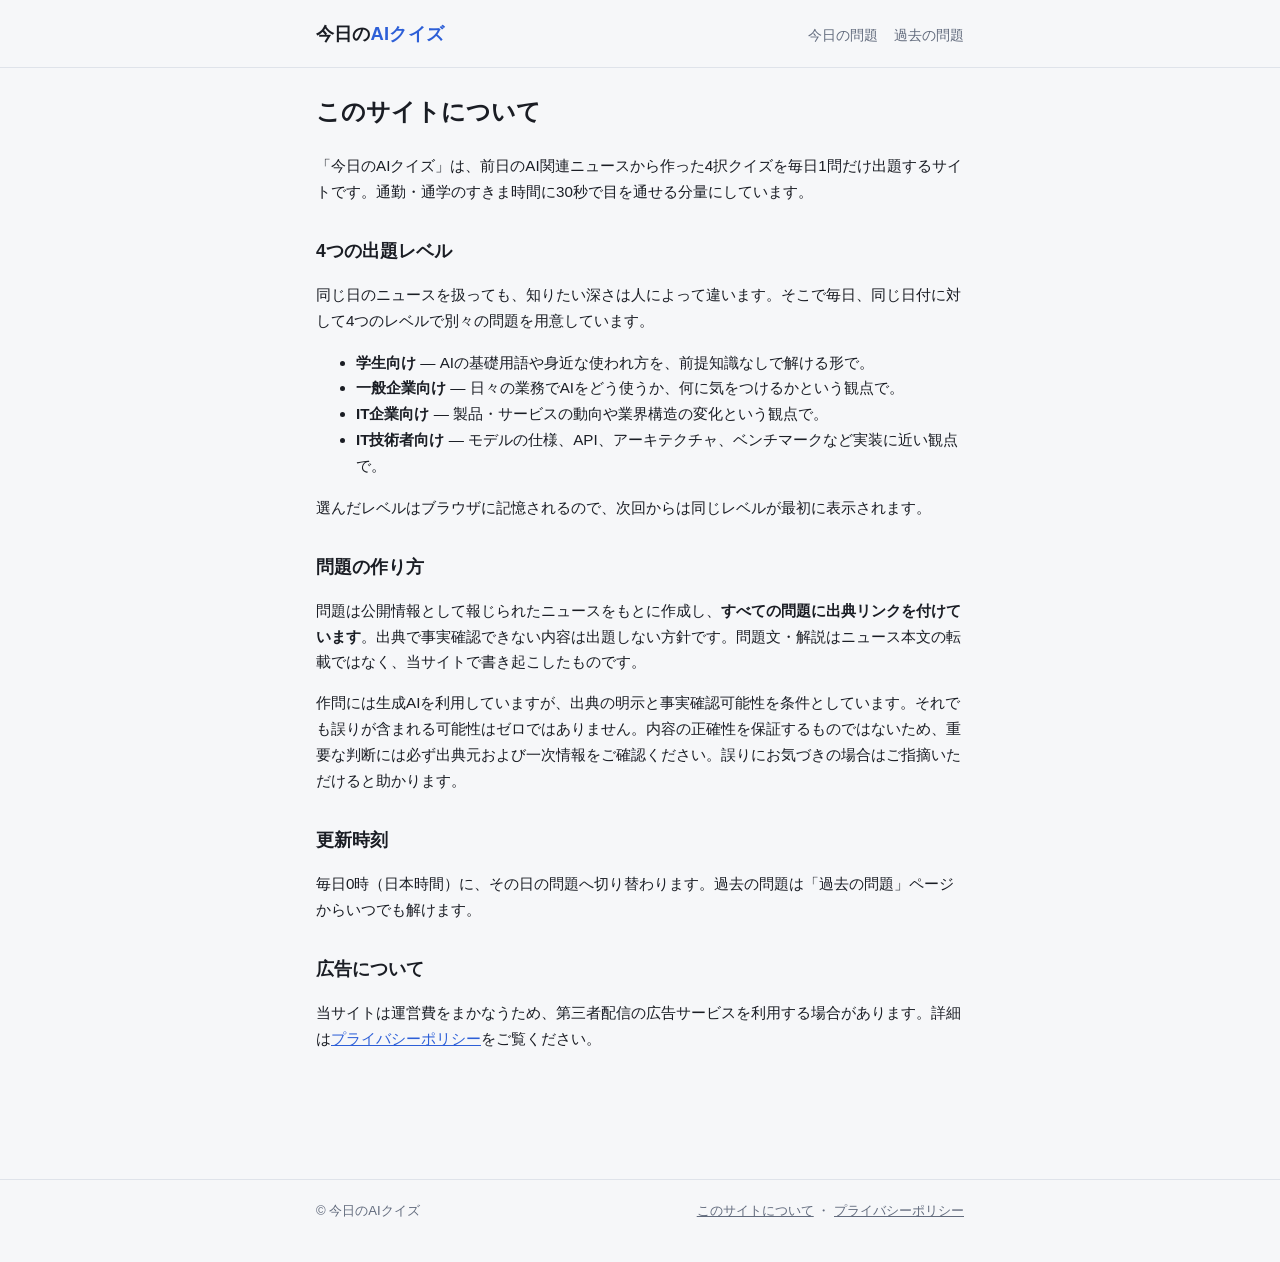
==== about.html @ 8c6a0b5d "Add daily AI quiz site Static site serving one 4-choice quiz per day, split into four reader levels " ====
<!DOCTYPE html>
<html lang="ja">
  <head>
    <meta charset="UTF-8" />
    <meta name="viewport" content="width=device-width, initial-scale=1" />
    <title>このサイトについて | 今日のAIクイズ</title>
    <meta
      name="description"
      content="今日のAIクイズの趣旨、出題レベルの違い、問題の作り方と出典の扱いについて説明しています。"
    />
    <link rel="stylesheet" href="assets/style.css" />
  </head>
  <body data-page="about">
    <header class="site-header">
      <div class="wrap">
        <a class="logo" href="index.html">今日の<span>AIクイズ</span></a>
        <nav class="site-nav">
          <a href="index.html">今日の問題</a>
          <a href="archive.html">過去の問題</a>
        </nav>
      </div>
    </header>

    <main class="wrap prose">
      <h1>このサイトについて</h1>

      <p>
        「今日のAIクイズ」は、前日のAI関連ニュースから作った4択クイズを毎日1問だけ出題するサイトです。通勤・通学のすきま時間に30秒で目を通せる分量にしています。
      </p>

      <h2>4つの出題レベル</h2>
      <p>
        同じ日のニュースを扱っても、知りたい深さは人によって違います。そこで毎日、同じ日付に対して4つのレベルで別々の問題を用意しています。
      </p>
      <ul>
        <li><strong>学生向け</strong> — AIの基礎用語や身近な使われ方を、前提知識なしで解ける形で。</li>
        <li><strong>一般企業向け</strong> — 日々の業務でAIをどう使うか、何に気をつけるかという観点で。</li>
        <li><strong>IT企業向け</strong> — 製品・サービスの動向や業界構造の変化という観点で。</li>
        <li>
          <strong>IT技術者向け</strong> — モデルの仕様、API、アーキテクチャ、ベンチマークなど実装に近い観点で。
        </li>
      </ul>
      <p>選んだレベルはブラウザに記憶されるので、次回からは同じレベルが最初に表示されます。</p>

      <h2>問題の作り方</h2>
      <p>
        問題は公開情報として報じられたニュースをもとに作成し、<strong>すべての問題に出典リンクを付けています</strong>。出典で事実確認できない内容は出題しない方針です。問題文・解説はニュース本文の転載ではなく、当サイトで書き起こしたものです。
      </p>
      <p>
        作問には生成AIを利用していますが、出典の明示と事実確認可能性を条件としています。それでも誤りが含まれる可能性はゼロではありません。内容の正確性を保証するものではないため、重要な判断には必ず出典元および一次情報をご確認ください。誤りにお気づきの場合はご指摘いただけると助かります。
      </p>

      <h2>更新時刻</h2>
      <p>毎日0時（日本時間）に、その日の問題へ切り替わります。過去の問題は「過去の問題」ページからいつでも解けます。</p>

      <h2>広告について</h2>
      <p>
        当サイトは運営費をまかなうため、第三者配信の広告サービスを利用する場合があります。詳細は<a href="privacy.html">プライバシーポリシー</a>をご覧ください。
      </p>
    </main>

    <footer class="site-footer">
      <div class="wrap">
        <span>&copy; 今日のAIクイズ</span>
        <span>
          <a href="about.html">このサイトについて</a> ・
          <a href="privacy.html">プライバシーポリシー</a>
        </span>
      </div>
    </footer>
  </body>
</html>
---- assets/style.css ----
:root {
  --bg: #0f1115;
  --surface: #181b22;
  --surface-2: #1f2430;
  --border: #2a3040;
  --text: #e8eaf0;
  --text-dim: #9aa3b5;
  --accent: #5b8cff;
  --accent-soft: rgba(91, 140, 255, 0.14);
  --correct: #34d399;
  --correct-soft: rgba(52, 211, 153, 0.13);
  --wrong: #f87171;
  --wrong-soft: rgba(248, 113, 113, 0.13);
  --radius: 12px;
  --maxw: 680px;
}

@media (prefers-color-scheme: light) {
  :root {
    --bg: #f6f7f9;
    --surface: #ffffff;
    --surface-2: #f0f2f6;
    --border: #dfe3ea;
    --text: #1a1d24;
    --text-dim: #626b7d;
    --accent: #2d5fd7;
    --accent-soft: rgba(45, 95, 215, 0.09);
    --correct: #0f9c6c;
    --correct-soft: rgba(15, 156, 108, 0.1);
    --wrong: #d1443f;
    --wrong-soft: rgba(209, 68, 63, 0.1);
  }
}

* {
  box-sizing: border-box;
}

body {
  margin: 0;
  background: var(--bg);
  color: var(--text);
  font-family: -apple-system, BlinkMacSystemFont, "Hiragino Sans", "Noto Sans JP",
    "Yu Gothic UI", Meiryo, sans-serif;
  line-height: 1.7;
  -webkit-text-size-adjust: 100%;
}

.wrap {
  max-width: var(--maxw);
  margin: 0 auto;
  padding: 0 16px 64px;
}

/* header */

.site-header {
  border-bottom: 1px solid var(--border);
  margin-bottom: 24px;
}

.site-header .wrap {
  padding-top: 18px;
  padding-bottom: 18px;
  display: flex;
  align-items: baseline;
  justify-content: space-between;
  gap: 12px;
  flex-wrap: wrap;
}

.logo {
  font-size: 1.15rem;
  font-weight: 700;
  letter-spacing: 0.01em;
  text-decoration: none;
  color: var(--text);
}

.logo span {
  color: var(--accent);
}

.site-nav {
  display: flex;
  gap: 16px;
  font-size: 0.87rem;
}

.site-nav a {
  color: var(--text-dim);
  text-decoration: none;
}

.site-nav a:hover {
  color: var(--text);
}

/* hero */

.hero {
  margin-bottom: 20px;
}

.hero h1 {
  font-size: 1.5rem;
  line-height: 1.4;
  margin: 0 0 6px;
}

.quiz-date {
  color: var(--text-dim);
  font-size: 0.9rem;
  margin: 0;
}

.stale-notice {
  margin: 12px 0 0;
  padding: 10px 14px;
  background: var(--surface-2);
  border: 1px solid var(--border);
  border-radius: var(--radius);
  color: var(--text-dim);
  font-size: 0.85rem;
}

/* segment tabs */

.segment-tabs {
  display: grid;
  grid-template-columns: repeat(4, 1fr);
  gap: 8px;
  margin: 20px 0 14px;
}

.segment-tab {
  display: flex;
  flex-direction: column;
  gap: 2px;
  padding: 10px 8px;
  background: var(--surface);
  border: 1px solid var(--border);
  border-radius: 10px;
  color: var(--text-dim);
  font: inherit;
  line-height: 1.35;
  text-align: center;
  cursor: pointer;
  transition: border-color 0.15s, background 0.15s, color 0.15s;
}

.segment-tab:hover {
  border-color: var(--accent);
  color: var(--text);
}

.segment-tab.is-active {
  border-color: var(--accent);
  background: var(--accent-soft);
  color: var(--text);
}

.segment-label {
  font-size: 0.88rem;
  font-weight: 700;
}

.segment-note {
  font-size: 0.68rem;
  color: var(--text-dim);
}

/* card */

.level-badge {
  display: inline-block;
  margin: 0 0 10px;
  padding: 2px 10px;
  background: var(--accent-soft);
  border-radius: 99px;
  color: var(--accent);
  font-size: 0.75rem;
  font-weight: 700;
}

.card {
  background: var(--surface);
  border: 1px solid var(--border);
  border-radius: var(--radius);
  padding: 22px;
}

.question {
  font-size: 1.1rem;
  font-weight: 600;
  margin: 0 0 18px;
  line-height: 1.6;
}

.choices {
  display: flex;
  flex-direction: column;
  gap: 10px;
}

.choice {
  display: flex;
  align-items: flex-start;
  gap: 12px;
  width: 100%;
  padding: 14px 16px;
  background: var(--surface-2);
  border: 1px solid var(--border);
  border-radius: 10px;
  color: var(--text);
  font: inherit;
  line-height: 1.55;
  text-align: left;
  cursor: pointer;
  transition: border-color 0.15s, background 0.15s;
}

.choice:hover:not(:disabled) {
  border-color: var(--accent);
  background: var(--accent-soft);
}

.choice:disabled {
  cursor: default;
}

.choice-key {
  flex: none;
  width: 24px;
  height: 24px;
  display: grid;
  place-items: center;
  border-radius: 6px;
  background: var(--bg);
  border: 1px solid var(--border);
  font-size: 0.78rem;
  font-weight: 700;
  color: var(--text-dim);
}

.choice.is-correct {
  border-color: var(--correct);
  background: var(--correct-soft);
}

.choice.is-correct .choice-key {
  background: var(--correct);
  border-color: var(--correct);
  color: #fff;
}

.choice.is-wrong {
  border-color: var(--wrong);
  background: var(--wrong-soft);
}

.choice.is-wrong .choice-key {
  background: var(--wrong);
  border-color: var(--wrong);
  color: #fff;
}

.choice.is-muted {
  opacity: 0.5;
}

/* feedback */

.feedback {
  margin-top: 18px;
  padding-top: 18px;
  border-top: 1px solid var(--border);
}

.verdict {
  font-weight: 700;
  margin: 0 0 8px;
}

.verdict.ok {
  color: var(--correct);
}

.verdict.ng {
  color: var(--wrong);
}

.explanation {
  margin: 0 0 12px;
  font-size: 0.95rem;
}

.source {
  font-size: 0.85rem;
  color: var(--text-dim);
  margin: 0;
}

.source a {
  color: var(--accent);
}

/* buttons */

.btn {
  display: inline-block;
  padding: 12px 22px;
  border: 1px solid var(--accent);
  border-radius: 10px;
  background: var(--accent);
  color: #fff;
  font: inherit;
  font-weight: 600;
  text-decoration: none;
  text-align: center;
  cursor: pointer;
}

.btn:hover {
  opacity: 0.9;
}

.btn-ghost {
  background: transparent;
  color: var(--accent);
}

.actions {
  margin-top: 18px;
  display: flex;
  gap: 10px;
  flex-wrap: wrap;
}

/* archive */

.archive-list {
  list-style: none;
  margin: 0;
  padding: 0;
  display: flex;
  flex-direction: column;
  gap: 8px;
}

.archive-list a {
  display: flex;
  justify-content: space-between;
  align-items: center;
  gap: 12px;
  padding: 14px 18px;
  background: var(--surface);
  border: 1px solid var(--border);
  border-radius: 10px;
  color: var(--text);
  text-decoration: none;
}

.archive-list a:hover {
  border-color: var(--accent);
}

.archive-list .day {
  font-weight: 600;
}

.archive-list .meta {
  font-size: 0.82rem;
  color: var(--text-dim);
}

/* prose (about / privacy) */

.prose h1 {
  font-size: 1.5rem;
  margin: 0 0 20px;
}

.prose h2 {
  font-size: 1.1rem;
  margin: 32px 0 8px;
}

.prose p,
.prose li {
  font-size: 0.95rem;
}

.prose a {
  color: var(--accent);
}

/* ad slots */

.ad-slot {
  margin: 28px 0;
  min-height: 0;
}

.ad-slot:empty {
  display: none;
}

/* footer */

.site-footer {
  border-top: 1px solid var(--border);
  margin-top: 48px;
  padding: 20px 0 40px;
  color: var(--text-dim);
  font-size: 0.82rem;
}

.site-footer .wrap {
  padding-bottom: 0;
  display: flex;
  justify-content: space-between;
  gap: 12px;
  flex-wrap: wrap;
}

.site-footer a {
  color: var(--text-dim);
}

.muted {
  color: var(--text-dim);
}

.small {
  font-size: 0.82rem;
}

.hidden {
  display: none !important;
}

@media (max-width: 480px) {
  .hero h1 {
    font-size: 1.3rem;
  }
  .card {
    padding: 18px 16px;
  }
  .actions .btn {
    flex: 1;
  }
  .segment-tabs {
    grid-template-columns: repeat(2, 1fr);
  }
}
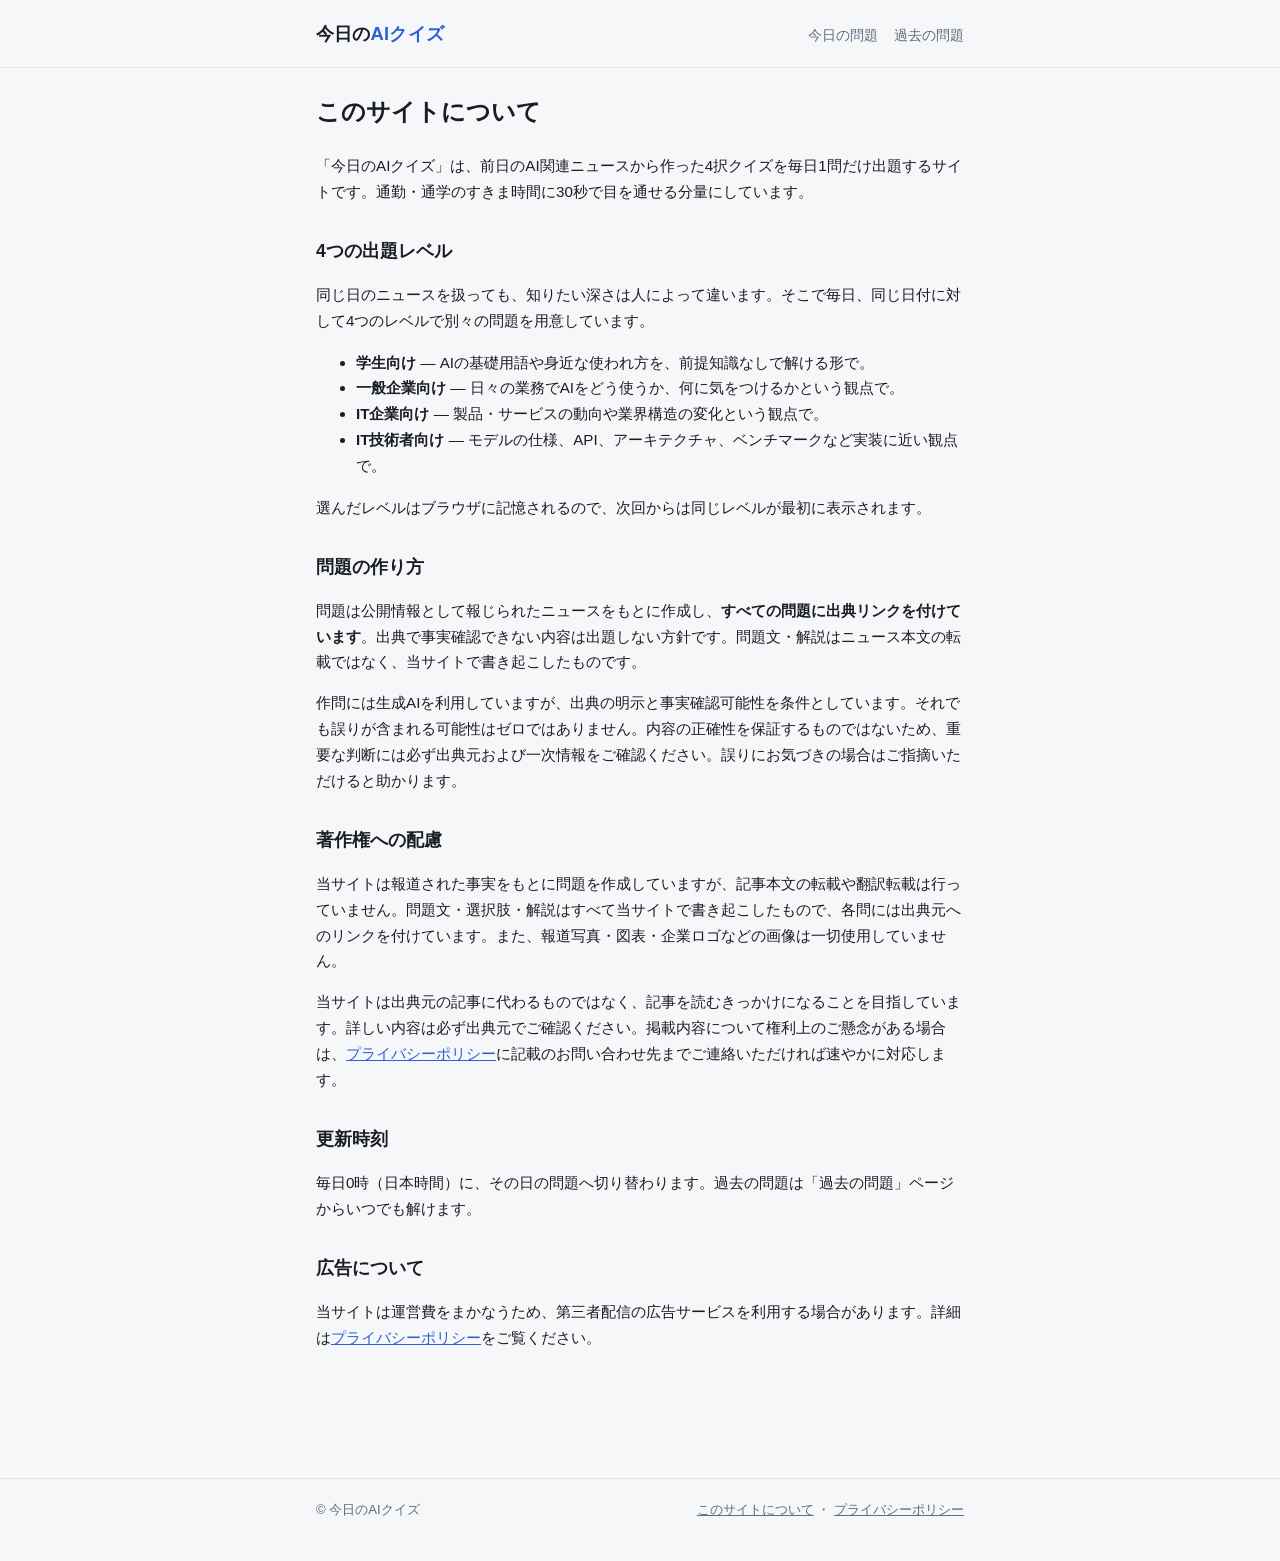
==== commit d8cd7a00: "Tighten copyright rules for daily generation The nightly job publishes externally without review, so" ====
--- a/about.html
+++ b/about.html
@@ -50,6 +50,14 @@
         作問には生成AIを利用していますが、出典の明示と事実確認可能性を条件としています。それでも誤りが含まれる可能性はゼロではありません。内容の正確性を保証するものではないため、重要な判断には必ず出典元および一次情報をご確認ください。誤りにお気づきの場合はご指摘いただけると助かります。
       </p>
 
+      <h2>著作権への配慮</h2>
+      <p>
+        当サイトは報道された事実をもとに問題を作成していますが、記事本文の転載や翻訳転載は行っていません。問題文・選択肢・解説はすべて当サイトで書き起こしたもので、各問には出典元へのリンクを付けています。また、報道写真・図表・企業ロゴなどの画像は一切使用していません。
+      </p>
+      <p>
+        当サイトは出典元の記事に代わるものではなく、記事を読むきっかけになることを目指しています。詳しい内容は必ず出典元でご確認ください。掲載内容について権利上のご懸念がある場合は、<a href="privacy.html">プライバシーポリシー</a>に記載のお問い合わせ先までご連絡いただければ速やかに対応します。
+      </p>
+
       <h2>更新時刻</h2>
       <p>毎日0時（日本時間）に、その日の問題へ切り替わります。過去の問題は「過去の問題」ページからいつでも解けます。</p>
 
